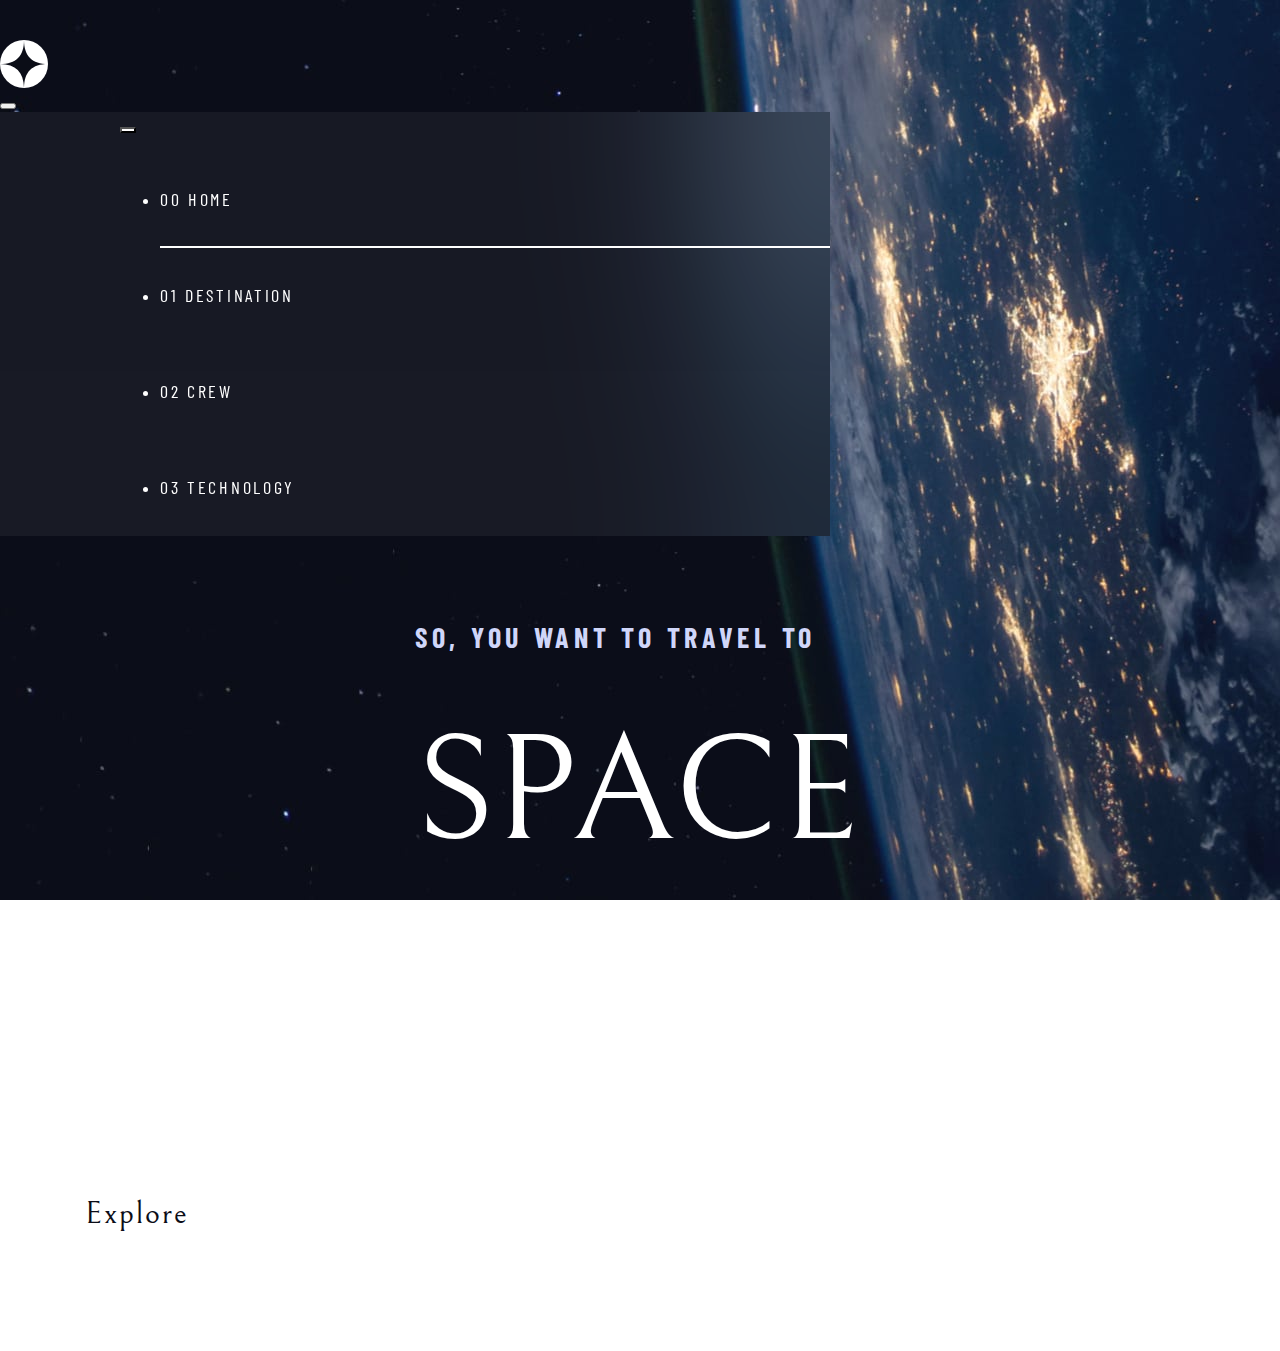
==== index.html @ d8c7ac12 "feat: Home page" ====
<!DOCTYPE html>
<html lang="en">

<head>
  <meta charset="UTF-8">
  <meta http-equiv="X-UA-Compatible" content="IE=edge">
  <meta name="viewport" content="width=device-width, initial-scale=1.0">
  <title>Space Tourism</title>
  <!-- fonts family -->
  <link
    href="https://fonts.googleapis.com/css2?family=Barlow+Condensed:ital,wght@0,100;0,200;0,300;0,400;0,500;0,600;0,700;0,800;0,900;1,100;1,200;1,300;1,400;1,500;1,600;1,700;1,800;1,900&family=Barlow:ital,wght@0,100;0,200;0,300;0,400;0,500;0,600;0,700;0,800;0,900;1,100;1,200;1,300;1,400;1,500;1,600;1,700;1,800;1,900&family=Bellefair&display=swap"
    rel="stylesheet">
  <!-- bootstrap 5.3 cdn -->
  <link href="https://cdn.jsdelivr.net/npm/bootstrap@5.3.0-alpha1/dist/css/bootstrap.min.css" rel="stylesheet"
    integrity="sha384-GLhlTQ8iRABdZLl6O3oVMWSktQOp6b7In1Zl3/Jr59b6EGGoI1aFkw7cmDA6j6gD" crossorigin="anonymous">
  <!-- font awesome 6.2 cdn -->
  <link rel="stylesheet" href="https://cdnjs.cloudflare.com/ajax/libs/font-awesome/6.2.1/css/all.min.css"
    integrity="sha512-MV7K8+y+gLIBoVD59lQIYicR65iaqukzvf/nwasF0nqhPay5w/9lJmVM2hMDcnK1OnMGCdVK+iQrJ7lzPJQd1w=="
    crossorigin="anonymous" referrerpolicy="no-referrer" />
  <link rel="icon" type="image/png" sizes="32x32" href="./assets/favicon-32x32.png">
  <!-- all css -->
  <link rel="stylesheet" href="./css/style.css">
  <!-- home css -->
  <link rel="stylesheet" href="./css/home.css">
</head>

<body>
  <header class="">
    <div class="">
      <nav class="navbar navbar-expand-lg navbar-dark">
        <a class="navbar-brand ms-5" href="#"><img class="logo" src="./assets/shared/logo.svg" alt=""></a>
        <button class="navbar-toggler me-5" type="button" data-bs-toggle="offcanvas" data-bs-target="#primary-nav"
          aria-controls="primary-nav">
          <span class="navbar-toggler-icon ms-auto"></span>
        </button>

        <div class="offcanvas offcanvas-end ms-auto" tabindex="-1" id="primary-nav">
          <div class="offcanvas-header">
            <button type="button" class="btn-close ms-auto" data-bs-dismiss="offcanvas" aria-label="Close"></button>
          </div>
          <div class="offcanvas-body">
            <ul class="navbar-nav">
              <li class="nav-item"><a class="nav-link nav-active" href="">00 HOME</a></li>
              <li class="nav-item"><a class="nav-link" href="">01 DESTINATION</a></li>
              <li class="nav-item"><a class="nav-link" href="">02 CREW</a></li>
              <li class="nav-item"><a class="nav-link" href="">03 TECHNOLOGY</a></li>
            </ul>
          </div>
        </div>
      </nav>
    </div>
  </header>

  <main class="">
    <div class="container">
      <div class="row row-cols-1 row-cols-lg-2">
        <div class="col">
          <div class="left">
            <h2 class="title-sub">SO, YOU WANT TO TRAVEL TO</h2>
            <h1 class="title">SPACE</h1>
            <p class="title-des">Let's face it; if you want to go to space, you might as well genuinely go to outer
              space
              and not hover kind
              of on the edge of it. Well sit back, and relax because we'll give you a truly out of this world
              experience!
            </p>
          </div>
        </div>
        <div class="col right text-center">
          <a class="btn-cricle rounded-circle" href="#">Explore</a>
        </div>
      </div>
    </div>
  </main>
</body>
<!-- bootstrap 5.3 js cdn -->
<script src="https://cdn.jsdelivr.net/npm/bootstrap@5.3.0-alpha1/dist/js/bootstrap.bundle.min.js"
  integrity="sha384-w76AqPfDkMBDXo30jS1Sgez6pr3x5MlQ1ZAGC+nuZB+EYdgRZgiwxhTBTkF7CXvN" crossorigin="anonymous"></script>

</html>
---- css/style.css ----
/* font-family: 'Barlow', sans-serif;
font-family: 'Barlow Condensed', sans-serif;
font-family: 'Bellefair', serif; */
*,
*::after,
*::before{
    box-sizing: border-box;
}
body,
h1,
h2,
h3,
h4,
h5,
h6,
figure,
picture{
    margin: 0;
    padding: 0;
}
html{
    font-size: 1rem;
}
a{
    text-decoration: none;
}
a:hover{
    color: #fff;
}
/* set up body */
body{
    line-height: 1.5;
    min-height: 100vh;
    font-family: 'Barlow', sans-serif;
}
/* set up image */
img,
picture{
    max-width: 100%;
    display: block;
}
/* body background */
body{
    color: #fff;
}
main{
    padding-top: 5%;
}
.navbar{
    margin-top: 40px;
}
.offcanvas {
    background: rgba(255,255,255,.05);
    backdrop-filter: blur(100px);
    max-width: 830px;
    width: 100%;
    padding-left: 7.5rem;
}
.nav-link{
    color: #fff;
    font-size: 1.125rem;
    text-transform: uppercase;
    font-family: 'Barlow Condensed', sans-serif;
    font-weight: 400;
    letter-spacing: 2.7px;
    line-height: 94px;
    padding: 0;
    transition: .5s;
}
.nav-link::after{
    transition: all ease-in-out .2s;
    background: none repeat scroll 0 0 #ffffff;
    content: "";
    display: block;
    height: 2px;
    width: 0;
}
.nav-link:hover{
    color: #fff;
}
.nav-active::after{
    background: #ffffff;
    content: "";
    display: block;
    height: 2px;
    width: 100%;
}
.nav-link:hover::after{
    width: 100%;
}
.btn-close{
    background-color: #fff;
}
---- css/home.css ----
/* font-family: 'Barlow', sans-serif;
font-family: 'Barlow Condensed', sans-serif;
font-family: 'Bellefair', serif; */
body{
    background: url(../assets/home/background-home-mobile.jpg) no-repeat center center fixed;
    background-size: cover;
}
@media (min-width:768px){
    body{
        background: url(../assets/home/background-home-tablet.jpg) no-repeat center center fixed;
        background-size: cover;
    }
}
@media (min-width:992px){
    body{
        background: url(../assets/home/background-home-desktop.jpg) no-repeat center center fixed;
        background-size: cover;
    }
}
.left{
    max-width: 450px;
    margin: auto;
}
.title-sub{
    font-size: 1.75rem;
    font-family: 'Barlow Condensed', sans-serif;
    color: #D0D6F9;
    letter-spacing: 4.72px;
    font-weight: bold;
}
.title{
    font-size: 9.375rem;
    font-family: 'Bellefair', serif;
    color: #fff;
    font-weight: 400;
    margin-top: 1.5rem;
}
.title-des{
    font-size: 1.125rem;
    font-family: 'Barlow', sans-serif;
    color: #fff;
    font-weight: 400;
    line-height: 32px;
    margin-top: 1.5rem;
}
.btn-cricle{
    width: 274px;
    height: 274px;
    line-height: 274px;
    background-color: #fff;
    position: relative;
    z-index: 1;
    display: inline-block;
    font-size: 2rem;
    color: #0B0D17;
    font-family: 'Bellefair', serif;
    font-weight: 400;
    letter-spacing: 2px;
    text-align: center;
    z-index: 1;
}
.btn-cricle::after{
    content: '';
    position: absolute;
    width: 100%;
    height: 100%;
    background-color: #fff;
    top: 0;
    left: 0;
    z-index: -1;
    opacity: .5;
    border-radius: 50%;
}
.btn-cricle:hover{
    color: #000;
}
.btn-cricle:hover::after{
    transform: scale(1.5);
}
@media (max-width:991px){
    .right{
        margin: 9.75rem 0;
    }
}
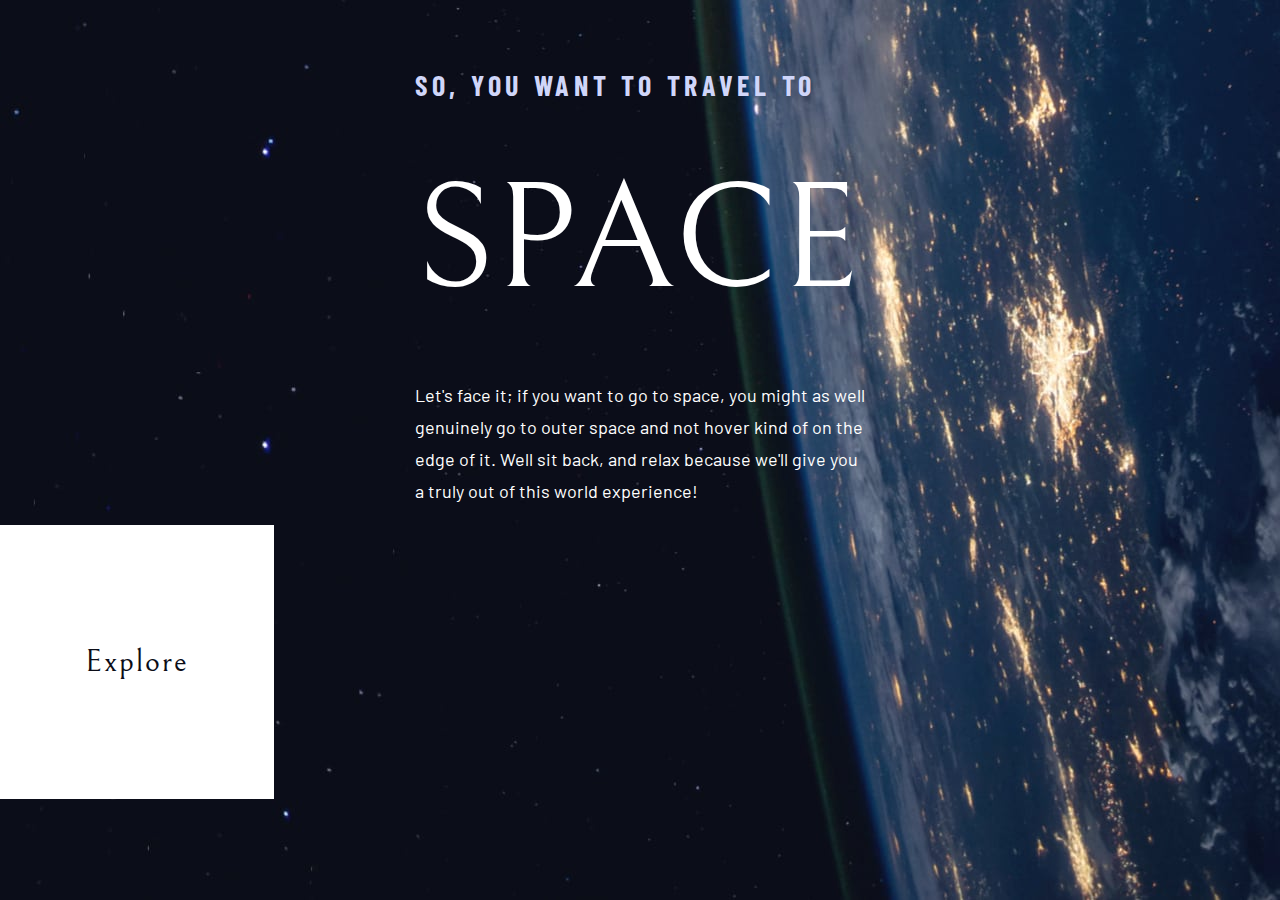
==== commit 1afedafe: "refactor: included header.html file in multiple-page HTML" ====
--- a/index.html
+++ b/index.html
@@ -25,35 +25,13 @@
 </head>
 
 <body>
-  <header class="">
-    <div class="">
-      <nav class="navbar navbar-expand-lg navbar-dark">
-        <a class="navbar-brand ms-5" href="#"><img class="logo" src="./assets/shared/logo.svg" alt=""></a>
-        <button class="navbar-toggler me-5" type="button" data-bs-toggle="offcanvas" data-bs-target="#primary-nav"
-          aria-controls="primary-nav">
-          <span class="navbar-toggler-icon ms-auto"></span>
-        </button>
-
-        <div class="offcanvas offcanvas-end ms-auto" tabindex="-1" id="primary-nav">
-          <div class="offcanvas-header">
-            <button type="button" class="btn-close ms-auto" data-bs-dismiss="offcanvas" aria-label="Close"></button>
-          </div>
-          <div class="offcanvas-body">
-            <ul class="navbar-nav">
-              <li class="nav-item"><a class="nav-link nav-active" href="">00 HOME</a></li>
-              <li class="nav-item"><a class="nav-link" href="">01 DESTINATION</a></li>
-              <li class="nav-item"><a class="nav-link" href="">02 CREW</a></li>
-              <li class="nav-item"><a class="nav-link" href="">03 TECHNOLOGY</a></li>
-            </ul>
-          </div>
-        </div>
-      </nav>
-    </div>
-  </header>
-
-  <main class="">
-    <div class="container">
+  <!-- header -->
+ <div id="header"></div>
+  <!-- main -->
+  <main>
+    <div class="container px-5">
       <div class="row row-cols-1 row-cols-lg-2">
+        <!-- left -->
         <div class="col">
           <div class="left">
             <h2 class="title-sub">SO, YOU WANT TO TRAVEL TO</h2>
@@ -66,8 +44,9 @@
             </p>
           </div>
         </div>
-        <div class="col right text-center">
-          <a class="btn-cricle rounded-circle" href="#">Explore</a>
+        <!-- right -->
+        <div class="col right text-center d-flex">
+          <a class="btn-cricle rounded-circle" href="./html/destination.html">Explore</a>
         </div>
       </div>
     </div>
@@ -76,5 +55,14 @@
 <!-- bootstrap 5.3 js cdn -->
 <script src="https://cdn.jsdelivr.net/npm/bootstrap@5.3.0-alpha1/dist/js/bootstrap.bundle.min.js"
   integrity="sha384-w76AqPfDkMBDXo30jS1Sgez6pr3x5MlQ1ZAGC+nuZB+EYdgRZgiwxhTBTkF7CXvN" crossorigin="anonymous"></script>
+<!-- jquery 3.6.3 cdn -->
+<script src="https://cdnjs.cloudflare.com/ajax/libs/jquery/3.6.3/jquery.min.js"
+  integrity="sha512-STof4xm1wgkfm7heWqFJVn58Hm3EtS31XFaagaa8VMReCXAkQnJZ+jEy8PCC/iT18dFy95WcExNHFTqLyp72eQ=="
+  crossorigin="anonymous" referrerpolicy="no-referrer"></script>
+<script>
+  $(function () {
+    $("#header").load("./header.html");
+  });
+</script>
 
 </html>--- a/css/style.css
+++ b/css/style.css
@@ -38,6 +38,7 @@
 picture{
     max-width: 100%;
     display: block;
+    object-fit: cover;
 }
 /* body background */
 body{
@@ -56,7 +57,7 @@
     width: 100%;
     padding-left: 7.5rem;
 }
-.nav-link{
+header .nav-link{
     color: #fff;
     font-size: 1.125rem;
     text-transform: uppercase;
@@ -67,7 +68,7 @@
     padding: 0;
     transition: .5s;
 }
-.nav-link::after{
+header .nav-link::after{
     transition: all ease-in-out .2s;
     background: none repeat scroll 0 0 #ffffff;
     content: "";
@@ -75,19 +76,31 @@
     height: 2px;
     width: 0;
 }
-.nav-link:hover{
+header .nav-link:hover{
     color: #fff;
 }
-.nav-active::after{
+header .nav-active::after{
     background: #ffffff;
     content: "";
     display: block;
     height: 2px;
     width: 100%;
 }
-.nav-link:hover::after{
+header .nav-link:hover::after{
     width: 100%;
 }
 .btn-close{
     background-color: #fff;
 }
+/* pick */
+h2{
+    font-family: 'Barlow Condensed', sans-serif;
+    font-size: 1.75rem;
+    font-weight: 400;
+    letter-spacing: 4.72px;
+    color: #fff;
+}
+.h2-sub{
+    font-weight: bold;
+    opacity: 0.25;
+}
--- a/css/home.css
+++ b/css/home.css
@@ -1,84 +1,101 @@
 /* font-family: 'Barlow', sans-serif;
 font-family: 'Barlow Condensed', sans-serif;
 font-family: 'Bellefair', serif; */
-body{
-    background: url(../assets/home/background-home-mobile.jpg) no-repeat center center fixed;
+body {
+  background: url(../assets/home/background-home-mobile.jpg) no-repeat center
+    center fixed;
+  background-size: cover;
+}
+@media (min-width: 768px) {
+  body {
+    background: url(../assets/home/background-home-tablet.jpg) no-repeat center
+      center fixed;
     background-size: cover;
+  }
 }
-@media (min-width:768px){
-    body{
-        background: url(../assets/home/background-home-tablet.jpg) no-repeat center center fixed;
-        background-size: cover;
-    }
+@media (min-width: 992px) {
+  body {
+    background: url(../assets/home/background-home-desktop.jpg) no-repeat center
+      center fixed;
+    background-size: cover;
+  }
 }
-@media (min-width:992px){
-    body{
-        background: url(../assets/home/background-home-desktop.jpg) no-repeat center center fixed;
-        background-size: cover;
-    }
+/* header nav */
+/* header nav */
+#header ul li:first-child a::after {
+  background: #ffffff;
+  content: "";
+  display: block;
+  height: 2px;
+  width: 100%;
 }
-.left{
-    max-width: 450px;
-    margin: auto;
+/* main */
+.left {
+  max-width: 450px;
+  margin: auto;
 }
-.title-sub{
-    font-size: 1.75rem;
-    font-family: 'Barlow Condensed', sans-serif;
-    color: #D0D6F9;
-    letter-spacing: 4.72px;
-    font-weight: bold;
+.title-sub {
+  font-size: 1.75rem;
+  font-family: "Barlow Condensed", sans-serif;
+  color: #d0d6f9;
+  letter-spacing: 4.72px;
+  font-weight: bold;
 }
-.title{
-    font-size: 9.375rem;
-    font-family: 'Bellefair', serif;
-    color: #fff;
-    font-weight: 400;
-    margin-top: 1.5rem;
+.title {
+  font-size: 9.375rem;
+  font-family: "Bellefair", serif;
+  color: #fff;
+  font-weight: 400;
+  margin-top: 1.5rem;
 }
-.title-des{
-    font-size: 1.125rem;
-    font-family: 'Barlow', sans-serif;
-    color: #fff;
-    font-weight: 400;
-    line-height: 32px;
-    margin-top: 1.5rem;
+.title-des {
+  font-size: 1.125rem;
+  font-family: "Barlow", sans-serif;
+  color: #fff;
+  font-weight: 400;
+  line-height: 32px;
+  margin-top: 1.5rem;
 }
-.btn-cricle{
-    width: 274px;
-    height: 274px;
-    line-height: 274px;
-    background-color: #fff;
-    position: relative;
-    z-index: 1;
-    display: inline-block;
-    font-size: 2rem;
-    color: #0B0D17;
-    font-family: 'Bellefair', serif;
-    font-weight: 400;
-    letter-spacing: 2px;
-    text-align: center;
-    z-index: 1;
+.right {
+  justify-content: space-around;
+  align-items: center;
 }
-.btn-cricle::after{
-    content: '';
-    position: absolute;
-    width: 100%;
-    height: 100%;
-    background-color: #fff;
-    top: 0;
-    left: 0;
-    z-index: -1;
-    opacity: .5;
-    border-radius: 50%;
+.btn-cricle {
+  width: 274px;
+  height: 274px;
+  line-height: 274px;
+  background-color: #fff;
+  position: relative;
+  z-index: 1;
+  display: inline-block;
+  font-size: 2rem;
+  color: #0b0d17;
+  font-family: "Bellefair", serif;
+  font-weight: 400;
+  letter-spacing: 2px;
+  text-align: center;
+  z-index: 1;
 }
-.btn-cricle:hover{
-    color: #000;
+.btn-cricle::after {
+  content: "";
+  position: absolute;
+  width: 100%;
+  height: 100%;
+  background-color: #fff;
+  top: 0;
+  left: 0;
+  z-index: -1;
+  opacity: 0.5;
+  border-radius: 50%;
 }
-.btn-cricle:hover::after{
-    transform: scale(1.5);
+.btn-cricle:hover {
+  color: #000;
 }
-@media (max-width:991px){
-    .right{
-        margin: 9.75rem 0;
-    }
+.btn-cricle:hover::after {
+  transform: scale(1.5);
 }
+@media (max-width: 991px) {
+  .right {
+    margin: 9.75rem 0;
+  }
+}
